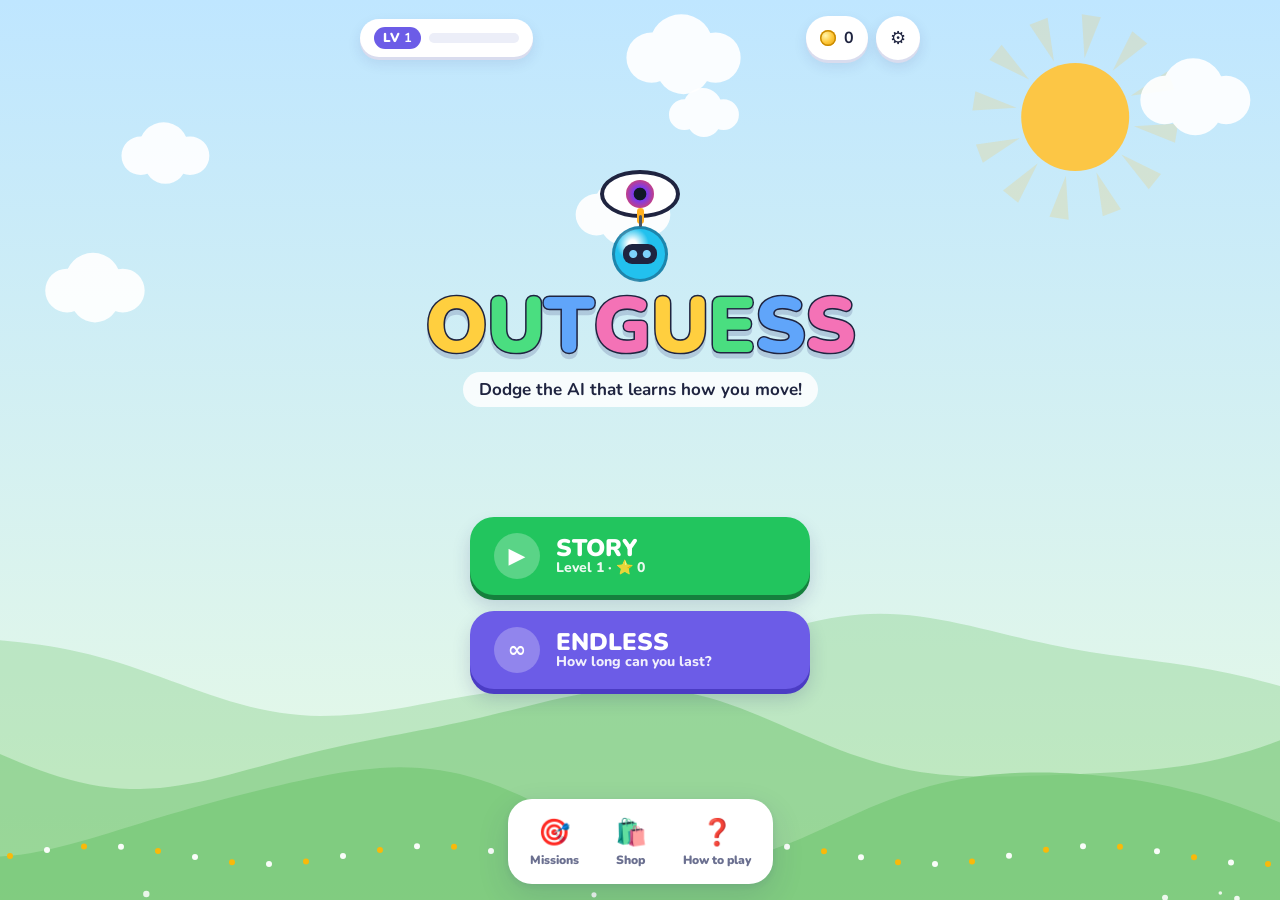
==== index.html @ 0cbd507f "OUTGUESS v0.3 web build Co-Authored-By: Claude Opus 5.5 <noreply@anthropic.com>" ====
<!doctype html>
<html lang="en">
  <head>
    <meta charset="UTF-8" />
    <meta name="viewport" content="width=device-width, initial-scale=1, maximum-scale=1, user-scalable=no, viewport-fit=cover" />
    <meta name="theme-color" content="#bfe6ff" />
    <title>OUTGUESS</title>
    <script type="module" crossorigin src="./assets/index-CUUnFfZd.js"></script>
    <link rel="stylesheet" crossorigin href="./assets/index-Dq4hs3DS.css">
  </head>
  <body>
    <canvas id="game"></canvas>

    <!-- IN-GAME HUD -->
    <div id="hud" class="hidden">
      <div class="hud-top">
        <div class="hearts" id="hud-hearts"></div>
        <div class="hud-stats">
          <span class="pill"><em>⏱️</em><b id="hud-time">0:00</b></span>
          <span class="pill"><em>💎</em><b id="hud-gems">0</b></span>
          <span class="pill"><em>🧠</em><b id="hud-fooled">0</b></span>
          <span class="pill score"><em>⭐</em><b id="hud-score">0</b></span>
        </div>
        <button id="hud-pause" class="round-btn" aria-label="Pause">❚❚</button>
      </div>
      <div class="goal hidden" id="hud-goal">
        <span id="hud-goal-text">💎 Gems</span>
        <span class="goal-bar"><i id="hud-goal-bar"></i></span>
        <b id="hud-goal-num">0/3</b>
      </div>
      <div class="combo hidden" id="hud-combo">COMBO ×2</div>
    </div>

    <!-- TUTORIAL COACH -->
    <div id="coach" class="hidden" role="status">
      <div class="coach-bot">🤖</div>
      <div>
        <span class="coach-step"></span>
        <p class="coach-text"></p>
      </div>
    </div>

    <!-- HOME -->
    <section id="home" class="screen">
      <header class="topbar">
        <div class="chip level-chip"><span class="lvl">LV <b id="m-level">1</b></span><span class="bar"><i id="m-level-bar"></i></span></div>
        <div class="row tight">
          <button class="chip" id="m-coins-btn"><i class="coin"></i><b id="m-coins">0</b></button>
          <button class="round-btn" id="open-settings" aria-label="Settings">⚙️</button>
        </div>
      </header>

      <div class="logo pop">
        <div class="mascot"><div class="eye-mini"></div><div class="pip"></div></div>
        <h1 class="title"><span>O</span><span>U</span><span>T</span><span>G</span><span>U</span><span>E</span><span>S</span><span>S</span></h1>
        <p class="tagline">Dodge the AI that learns how you move!</p>
      </div>

      <div class="home-buttons">
        <button id="play-story" class="btn big primary pop d1">
          <span class="btn-icon">▶</span>
          <span class="btn-text">STORY<small id="m-story-sub">Level 1</small></span>
        </button>
        <button id="play-endless" class="btn big secondary pop d2">
          <span class="btn-icon">∞</span>
          <span class="btn-text">ENDLESS<small id="m-endless-sub">Best 0</small></span>
        </button>
      </div>

      <nav class="bottom-nav pop d3">
        <button id="open-missions"><span>🎯</span>Missions<em id="m-missions-badge" class="badge hidden">!</em></button>
        <button id="open-shop"><span>🛍️</span>Shop</button>
        <button id="open-guide"><span>❓</span>How to play</button>
      </nav>
    </section>

    <!-- STORY MAP -->
    <section id="map" class="screen scroll">
      <header class="sub-header">
        <button class="round-btn back" aria-label="Back">←</button>
        <h2>Story</h2>
        <span class="chip"><em>⭐</em><b id="map-stars">0</b></span>
      </header>
      <div id="map-list" class="map-list"></div>
    </section>

    <!-- LEVEL INTRO -->
    <section id="intro" class="screen">
      <div class="card intro-card pop">
        <p class="kicker" id="i-chapter">Chapter 1 · Sunny Meadow</p>
        <div id="i-story" class="story hidden"></div>
        <h2 id="i-title">Level 1</h2>
        <canvas id="i-board" width="360" height="200"></canvas>
        <p class="shape-name" id="i-shape">Hexagon board</p>
        <div class="goal-box"><span id="i-goal-icon">💎</span><b id="i-goal">Collect 3 gems</b></div>
        <ul class="star-rules">
          <li><span>⭐</span>Finish the goal</li>
          <li><span>⭐⭐</span>Lose at most 1 life</li>
          <li><span>⭐⭐⭐</span>Don't get hit at all</li>
        </ul>
        <button id="i-play" class="btn primary wide">PLAY ▶</button>
        <button class="link back">Back to map</button>
      </div>
    </section>

    <!-- WIN -->
    <section id="win" class="screen">
      <div class="card result-card">
        <p class="kicker" id="w-level">Level 1</p>
        <h2 class="win-title">Level Complete!</h2>
        <div class="stars" id="w-stars"><span>★</span><span>★</span><span>★</span></div>
        <div class="proof" id="w-proof"></div>
        <p class="reward-line" id="w-coins"></p>
        <button id="w-next" class="btn primary wide">NEXT LEVEL ▶</button>
        <div class="row">
          <button id="w-replay" class="btn ghost">↻ Replay</button>
          <button id="w-map" class="btn ghost">🗺️ Map</button>
        </div>
      </div>
    </section>

    <!-- LOSE (story) -->
    <section id="lose" class="screen">
      <div class="card result-card">
        <p class="kicker" id="l-level">Level 1</p>
        <h2 class="lose-title">Out of lives!</h2>
        <p class="sub" id="l-progress">You collected 2 of 3 gems</p>
        <div class="proof" id="l-proof"></div>
        <p class="taunt" id="l-taunt"></p>
        <button id="l-revive" class="btn gold wide hidden">❤️ Extra life (watch ad)</button>
        <button id="l-retry" class="btn primary wide">TRY AGAIN ↻</button>
        <button id="l-map" class="btn ghost">🗺️ Map</button>
      </div>
    </section>

    <!-- GAME OVER (endless) -->
    <section id="over" class="screen scroll">
      <div class="card result-card">
        <h2 class="lose-title">Game Over</h2>
        <p class="sub" id="o-why">The AI hit you 3 times.</p>
        <div class="big-score"><span id="o-score">0</span><small>SCORE</small></div>
        <p class="best" id="o-best"></p>
        <div class="proof" id="o-proof"></div>
        <p class="taunt" id="o-taunt"></p>
        <div class="coins-box">
          <ul id="o-lines"></ul>
          <div class="total"><span>Coins earned</span><b><i class="coin"></i> <span id="o-total">0</span></b></div>
          <div class="level"><span class="lvl">LV <b id="o-level">1</b></span><span class="bar"><i id="o-level-bar"></i></span><span id="o-levelup" class="levelup hidden">LEVEL UP!</span></div>
        </div>
        <div class="row">
          <button id="revive" class="btn gold hidden">❤️ Extra life (ad)</button>
          <button id="double" class="btn gold hidden">✖2 Coins (ad)</button>
        </div>
        <button id="again" class="btn primary wide">PLAY AGAIN ↻</button>
        <div class="row">
          <button id="share" class="btn ghost">📤 Share</button>
          <button id="home-btn" class="btn ghost">🏠 Home</button>
        </div>
        <p class="toast hidden" id="toast"></p>
      </div>
    </section>

    <!-- PAUSE -->
    <section id="paused" class="screen">
      <div class="card small-card pop">
        <h2>Paused</h2>
        <button id="resume" class="btn primary wide">RESUME ▶</button>
        <button id="p-sound" class="btn ghost wide">🔊 Sound: On</button>
        <button id="quit" class="btn ghost wide">End game</button>
      </div>
    </section>

    <!-- SETTINGS -->
    <section id="settings" class="screen">
      <div class="card small-card pop">
        <h2>Settings</h2>
        <div class="set-row"><span>🔊 Sound effects</span><button class="switch" id="mute" role="switch"><i></i></button></div>
        <div class="set-row"><span>🎵 Music</span><button class="switch" id="music" role="switch"><i></i></button></div>
        <div class="set-row"><span>📳 Vibration</span><button class="switch" id="vibe" role="switch"><i></i></button></div>
        <div class="set-row"><span>🧠 AI memory</span><button id="wipe" class="btn ghost small">Reset</button></div>
        <button class="btn primary wide back">DONE</button>
      </div>
    </section>

    <!-- HOW TO PLAY -->
    <section id="guide" class="screen">
      <div class="card guide-card pop" id="g-card">
        <p class="kicker" id="g-kicker">How to play</p>
        <div class="art" id="g-art"></div>
        <h2 id="g-title"></h2>
        <p id="g-text"></p>
        <div class="dots" id="g-dots"></div>
        <div class="row">
          <button id="g-prev" class="btn ghost">◀</button>
          <button id="g-next" class="btn primary">NEXT</button>
        </div>
      </div>
    </section>

    <!-- MISSIONS -->
    <section id="missions" class="screen scroll">
      <header class="sub-header">
        <button class="round-btn back" aria-label="Back">←</button>
        <h2>Missions</h2>
        <span></span>
      </header>
      <p class="sub">Complete missions to earn bonus coins</p>
      <ul id="mission-list" class="list"></ul>
    </section>

    <!-- SHOP -->
    <section id="shop" class="screen scroll">
      <header class="sub-header">
        <button class="round-btn back" aria-label="Back">←</button>
        <h2>Shop</h2>
        <span class="chip"><i class="coin"></i><b id="s-coins">0</b></span>
      </header>
      <div class="tabs" id="shop-tabs">
        <button data-tab="carpets">Boards</button>
        <button data-tab="skins">Robots</button>
        <button data-tab="worlds">Worlds</button>
      </div>
      <p class="sub" id="shop-hint"></p>
      <div id="shop-grid" class="shop-grid"></div>
    </section>

    <!-- DAILY REWARD -->
    <section id="daily" class="screen">
      <div class="card small-card pop">
        <p class="kicker">Daily reward</p>
        <h2>Day <span id="d-day">1</span> 🎁</h2>
        <div id="d-strip" class="strip"></div>
        <p class="sub">Come back every day. Day 7 pays the most!</p>
        <button id="d-claim" class="btn gold wide">CLAIM <i class="coin"></i> <span id="d-amt">10</span></button>
      </div>
    </section>

    <div id="flyer" class="flyer hidden"></div>

  </body>
</html>
---- assets/index-Dq4hs3DS.css ----
@font-face{font-family:Nunito;font-style:normal;font-display:swap;font-weight:700;src:url(./nunito-latin-700-normal-Dort48En.woff2) format("woff2"),url(./nunito-latin-700-normal-OcDqTBcA.woff) format("woff")}@font-face{font-family:Nunito;font-style:normal;font-display:swap;font-weight:800;src:url(./nunito-latin-800-normal-Dz8SOQK_.woff2) format("woff2"),url(./nunito-latin-800-normal-D-J0wlBY.woff) format("woff")}@font-face{font-family:Nunito;font-style:normal;font-display:swap;font-weight:900;src:url(./nunito-latin-900-normal-BVB1fGs6.woff2) format("woff2"),url(./nunito-latin-900-normal-CVn49sIn.woff) format("woff")}:root{--accent: 46, 170, 90;--accent2: 255, 183, 3;--top: #bfe6ff;--bottom: #eafbe4;--ink: #1f2440;--muted: #6b7090;--card: #ffffff;--line: #e7e9f5;--primary: #6c5ce7;--primary-dark: #4b3cc4;--green: #22c55e;--green-dark: #15803d;--gold: #ffb020;--gold-dark: #d98a00;--red: #ef4444;--font: "Nunito", system-ui, -apple-system, sans-serif;--ease: cubic-bezier(.2, .9, .3, 1.3);--shadow: 0 12px 32px rgba(40, 40, 110, .14), 0 2px 6px rgba(40, 40, 110, .08)}*{box-sizing:border-box;-webkit-tap-highlight-color:transparent}html,body{margin:0;height:100%;overflow:hidden;background:var(--top);color:var(--ink);font-family:var(--font);font-weight:700;user-select:none;-webkit-user-select:none;touch-action:none;overscroll-behavior:none}canvas#game{display:block;position:fixed;inset:0}.hidden{display:none!important}h1,h2,h3{margin:0;font-weight:900;letter-spacing:-.01em}h2{font-size:30px}.kicker{margin:0;color:var(--muted);font-size:13px;font-weight:800;text-transform:uppercase;letter-spacing:.08em}.sub{margin:0;color:var(--muted);font-size:15px}.row{display:flex;gap:10px;justify-content:center;flex-wrap:wrap}.row.tight{gap:8px}.screen{position:fixed;inset:0;display:flex;flex-direction:column;align-items:center;justify-content:center;gap:14px;padding:max(16px,env(safe-area-inset-top)) 16px max(16px,env(safe-area-inset-bottom));text-align:center;background:#ffffff59;backdrop-filter:blur(3px);animation:fade-in .25s ease-out}.screen>*{flex-shrink:0}.screen.scroll{justify-content:flex-start;overflow-y:auto;touch-action:pan-y}#home{background:none;backdrop-filter:none;justify-content:space-between}.card{width:min(420px,100%);background:var(--card);border-radius:28px;padding:22px 20px;box-shadow:var(--shadow);display:flex;flex-direction:column;align-items:center;gap:12px}.small-card{width:min(360px,100%)}button{font-family:var(--font);font-weight:900;cursor:pointer;border:0;color:var(--ink);background:none;transition:transform .12s var(--ease),filter .15s}button:active{transform:scale(.95)}.btn{--c: var(--primary);--d: var(--primary-dark);padding:14px 22px;border-radius:18px;font-size:17px;color:#fff;background:var(--c);box-shadow:0 5px 0 var(--d),0 10px 18px #28286e2e;position:relative;overflow:hidden}.btn:active{transform:translateY(4px);box-shadow:0 1px 0 var(--d),0 4px 8px #28286e2e}.btn.primary{--c: var(--green);--d: var(--green-dark)}.btn.secondary{--c: var(--primary);--d: var(--primary-dark)}.btn.gold{--c: var(--gold);--d: var(--gold-dark);color:#3b2400}.btn.ghost{--c: #f1f3fb;--d: #d9dcee;color:var(--ink);box-shadow:0 4px 0 var(--d)}.btn.small{padding:8px 14px;font-size:14px}.btn.wide{width:100%}.btn.big{display:flex;align-items:center;gap:16px;width:min(340px,86vw);padding:16px 24px;font-size:24px;border-radius:24px;text-align:left}.btn-icon{width:46px;height:46px;border-radius:50%;display:grid;place-items:center;background:#ffffff40;font-size:22px}.btn-text{display:flex;flex-direction:column;line-height:1.05}.btn-text small{font-size:14px;font-weight:800;opacity:.9}.btn.big:after,.btn.primary:after{content:"";position:absolute;inset:0;background:linear-gradient(110deg,transparent 35%,rgba(255,255,255,.45) 50%,transparent 65%);transform:translate(-120%);animation:shine 3.2s ease-in-out infinite;pointer-events:none}#play-story{animation:pop-in .5s var(--ease) .08s both,wiggle 3s ease-in-out 1.5s infinite}.round-btn{width:44px;height:44px;border-radius:50%;background:#fff;box-shadow:0 3px #d9dcee,0 6px 14px #28286e1f;font-size:18px;display:grid;place-items:center}.link{color:var(--muted);font-size:15px;text-decoration:underline;padding:4px}.chip{display:flex;align-items:center;gap:8px;padding:8px 14px;border-radius:999px;background:#fff;box-shadow:0 3px #d9dcee,0 6px 14px #28286e1a;font-size:16px;font-weight:900}.chip em{font-style:normal}.coin{display:inline-block;width:1em;height:1em;border-radius:50%;vertical-align:-.14em;background:radial-gradient(circle at 35% 35%,#fff6b0,#ffc93c 45%,#e09a00);box-shadow:inset 0 0 0 .09em #c98a00;animation:coin-spin 3s ease-in-out infinite}.topbar{width:100%;max-width:560px;display:flex;justify-content:space-between;align-items:center;animation:pop-in .4s var(--ease) both}.lvl{background:var(--primary);color:#fff;border-radius:999px;padding:2px 9px;font-size:13px}.bar{display:inline-block;width:90px;height:10px;border-radius:99px;background:#eceef8;overflow:hidden}.bar i{display:block;height:100%;width:0;border-radius:99px;background:linear-gradient(90deg,#7c6cf0,#22c1ee);transition:width 1.1s var(--ease)}.logo{display:flex;flex-direction:column;align-items:center;gap:6px}.title{font-size:clamp(46px,13vw,78px);line-height:1;display:flex;filter:drop-shadow(0 5px 0 rgba(40,40,110,.18))}.title span{display:inline-block;color:#ffcf3f;-webkit-text-stroke:3px var(--ink);paint-order:stroke fill;animation:bounce-letter 2.4s ease-in-out infinite}.title span:nth-child(2){color:#4ade80;animation-delay:.08s}.title span:nth-child(3){color:#60a5fa;animation-delay:.16s}.title span:nth-child(4){color:#f472b6;animation-delay:.24s}.title span:nth-child(5){color:#ffcf3f;animation-delay:.32s}.title span:nth-child(6){color:#4ade80;animation-delay:.4s}.title span:nth-child(7){color:#60a5fa;animation-delay:.48s}.title span:nth-child(8){color:#f472b6;animation-delay:.56s}.tagline{margin:0;font-size:17px;color:var(--ink);background:#ffffffd9;border-radius:999px;padding:6px 16px}.mascot{position:relative;width:150px;height:112px}.eye-mini{position:absolute;left:50%;top:0;width:80px;height:48px;margin-left:-40px;background:#fff;border:4px solid var(--ink);border-radius:50%;overflow:hidden;animation:blink 4s infinite}.eye-mini:after{content:"";position:absolute;top:50%;left:50%;width:28px;height:28px;margin:-14px 0 0 -14px;border-radius:50%;background:radial-gradient(circle at 50% 50%,#111827 30%,#7c3aed 34%,#ef4444 95%);animation:look 3s ease-in-out infinite}.pip{position:absolute;left:50%;bottom:0;width:56px;height:56px;margin-left:-28px;border-radius:50%;background:radial-gradient(circle at 35% 30%,#fff 8%,#22c1ee 34%);border:3px solid rgba(20,20,50,.35);animation:hop 1.2s ease-in-out infinite}.pip:before{content:"";position:absolute;left:8px;right:8px;top:15px;height:20px;border-radius:9px;background:radial-gradient(circle at 30% 50%,#7dd3fc 3.5px,transparent 4.5px),radial-gradient(circle at 70% 50%,#7dd3fc 3.5px,transparent 4.5px),#1f2440}.pip:after{content:"";position:absolute;left:50%;top:-14px;width:3px;height:12px;margin-left:-1.5px;background:#4b5563;box-shadow:0 -5px 0 2px #ffb020;border-radius:2px}.home-buttons{display:flex;flex-direction:column;gap:16px;align-items:center}.bottom-nav{display:flex;gap:8px;background:#fff;border-radius:24px;padding:8px;box-shadow:var(--shadow)}.bottom-nav button{position:relative;display:flex;flex-direction:column;align-items:center;gap:2px;padding:8px 14px;border-radius:16px;font-size:12px;color:var(--muted)}.bottom-nav button span{font-size:26px}.bottom-nav button:hover{background:#f3f4fb}.badge{position:absolute;top:2px;right:8px;width:20px;height:20px;border-radius:50%;background:var(--red);color:#fff;font-style:normal;font-size:12px;line-height:20px;animation:pulse 1.2s infinite}.sub-header{width:min(560px,100%);display:grid;grid-template-columns:44px 1fr auto;align-items:center;gap:10px;padding:4px 0}.sub-header h2{font-size:26px}.map-list{width:min(460px,100%);display:flex;flex-direction:column;gap:18px;padding-bottom:30px}.chapter{border-radius:26px;padding:16px 12px 18px;box-shadow:var(--shadow);background:#fff;animation:pop-in .45s var(--ease) both}.chapter h3{font-size:20px}.chapter .ch-sub{color:var(--muted);font-size:13px;margin:2px 0 12px}.chapter.locked{opacity:.55}.path{display:grid;grid-template-columns:repeat(5,1fr);gap:14px 6px}.node{display:flex;flex-direction:column;align-items:center;gap:3px}.node button{width:54px;height:54px;border-radius:50%;font-size:20px;color:#fff;background:rgb(var(--c));box-shadow:0 4px #0003,0 8px 14px #28286e26}.node.boss button{font-size:24px}.node.locked button{background:#d5d8e8;color:#9097b8}.node.current button{animation:pulse-ring 1.4s infinite}.node .st{font-size:12px;letter-spacing:1px;color:#d5d8e8;height:14px}.node .st b{color:#ffb020}#i-board{width:100%;max-width:340px;height:auto;border-radius:18px}.story{background:#f5f3ff;border-radius:18px;padding:12px 14px;font-size:15px;line-height:1.45;text-align:left;color:#3f3a78}.story p{margin:0 0 6px;opacity:0;animation:slide-in .4s var(--ease) forwards}.shape-name{margin:-4px 0 0;color:var(--muted);font-size:13px}.goal-box{display:flex;gap:10px;align-items:center;font-size:20px;background:#fff7e0;border-radius:16px;padding:10px 16px}.star-rules{list-style:none;margin:0;padding:0;font-size:13px;color:var(--muted);display:flex;flex-direction:column;gap:2px}.star-rules span{display:inline-block;width:56px;text-align:right;margin-right:8px}.result-card{animation:pop-in .5s var(--ease) both}.win-title{color:var(--green-dark);font-size:34px;animation:tada .9s var(--ease) both}.lose-title{color:var(--red);font-size:32px;animation:shake-x .5s both}.stars{display:flex;gap:8px;align-items:flex-end;font-size:58px;line-height:1}.stars span{color:#e3e5f1;transform:scale(0)}.stars span.on{color:#ffb020;text-shadow:0 4px 0 #d98a00;animation:star-pop .5s var(--ease) forwards}.stars span.off{animation:star-pop .3s var(--ease) forwards}.stars span:nth-child(2){font-size:74px}.big-score{display:flex;flex-direction:column;line-height:1}.big-score span{font-size:64px;font-weight:900;color:var(--primary)}.big-score small{color:var(--muted);font-size:13px;letter-spacing:.2em}.best{margin:0;font-weight:900;color:var(--gold-dark)}.best.new{color:#fff;background:linear-gradient(90deg,#ff5d8f,#ffb020);border-radius:999px;padding:4px 14px;animation:tada .8s var(--ease) both}.proof{width:100%;background:#f7f8fd;border-radius:18px;padding:10px 14px;font-size:15px}.proof .pl{display:grid;grid-template-columns:24px 1fr auto auto auto;gap:8px;align-items:center;padding:5px 0;border-bottom:1px dashed var(--line);opacity:0;animation:slide-in .35s var(--ease) forwards;text-align:left}.proof .pl .n{font-weight:900}.proof .pl .r{color:var(--muted);font-size:13px}.proof .pl .p{min-width:48px;text-align:right;font-weight:900;color:var(--primary)}.proof .ptotal{display:flex;justify-content:space-between;padding-top:8px;font-size:18px;font-weight:900}.proof .ptotal b{color:var(--primary)}.proof .ai{margin-top:6px;font-size:12px;color:var(--muted);text-align:left;line-height:1.5}.taunt{margin:0;color:var(--muted);font-style:italic;font-size:14px}.reward-line{margin:0;font-weight:900;color:var(--gold-dark)}.coins-box{width:100%;border:2px solid var(--line);border-radius:18px;padding:10px 14px}.coins-box ul{list-style:none;margin:0;padding:0;font-size:14px;text-align:left}.coins-box li{display:flex;justify-content:space-between;padding:3px 0;opacity:0;animation:slide-in .35s var(--ease) forwards}.coins-box li b{color:var(--gold-dark)}.coins-box .total{display:flex;justify-content:space-between;margin:6px 0 8px;font-weight:900}.coins-box .total b{color:var(--gold-dark);font-size:18px}.coins-box .level{display:flex;gap:8px;align-items:center;justify-content:center}.coins-box .bar{width:150px}.levelup{color:var(--green);font-weight:900;animation:tada .8s var(--ease) both}.toast{margin:0;color:var(--primary)}.set-row{width:100%;display:flex;justify-content:space-between;align-items:center;font-size:17px}.switch{width:56px;height:32px;border-radius:99px;background:#d9dcee;padding:3px;display:flex}.switch i{width:26px;height:26px;border-radius:50%;background:#fff;box-shadow:0 2px 4px #0003;transition:transform .25s var(--ease)}.switch.on{background:var(--green)}.switch.on i{transform:translate(24px)}#g-text{margin:0;font-size:17px;line-height:1.45}.art svg{width:220px;height:130px;display:block}.dots{display:flex;gap:6px}.dots i{width:9px;height:9px;border-radius:99px;background:#d9dcee;transition:all .3s var(--ease)}.dots i.on{width:26px;background:var(--primary)}.list{list-style:none;margin:0;padding:0;width:min(460px,100%);display:flex;flex-direction:column;gap:12px}.list li{background:#fff;border-radius:20px;padding:14px 16px;box-shadow:var(--shadow);text-align:left;animation:pop-in .4s var(--ease) both}.mtop{display:flex;justify-content:space-between;gap:10px;font-size:16px}.mtop b{color:var(--gold-dark);white-space:nowrap}.list .bar{display:block;width:100%;margin-top:10px}.mprog{margin-top:4px;font-size:13px;color:var(--muted)}.tabs{display:flex;gap:6px;background:#fff;padding:6px;border-radius:18px;box-shadow:var(--shadow);width:min(460px,100%)}.tabs button{flex:1;padding:10px;border-radius:14px;font-size:15px;color:var(--muted)}.tabs button.on{background:var(--primary);color:#fff}.shop-grid{width:min(460px,100%);display:grid;grid-template-columns:repeat(2,1fr);gap:12px;padding-bottom:24px}.item{display:flex;flex-direction:column;align-items:center;gap:4px;padding:10px 10px 14px;border-radius:22px;background:#fff;box-shadow:var(--shadow);border:3px solid transparent;animation:pop-in .4s var(--ease) both}.item.selected{border-color:var(--green)}.item .preview{width:100%;height:88px;border-radius:16px;display:grid;place-items:center;overflow:hidden}.item .name{font-size:16px}.item .desc{font-size:12px;color:var(--muted);font-weight:700}.item .state{margin-top:4px;font-size:13px;padding:5px 12px;border-radius:99px;background:#f1f3fb}.item .state.use{background:var(--primary);color:#fff}.item .state.inuse{background:#dcfce7;color:var(--green-dark)}.item .state.price{background:#fff4d6;color:var(--gold-dark)}.item .state.lock{background:#eceef8;color:var(--muted)}.orb{width:50px;height:50px;border-radius:50%;background:radial-gradient(circle at 35% 30%,#fff 8%,currentColor 34%);border:3px solid rgba(20,20,50,.3)}.orb.rainbow{background:conic-gradient(#ff5e5e,#ffd84a,#9dff5e,#5ef2ff,#ff5ef2,#ff5e5e);animation:spin 3s linear infinite}.strip{display:grid;grid-template-columns:repeat(7,1fr);gap:5px;width:100%}.strip div{border-radius:12px;background:#f3f4fb;padding:6px 0;font-size:10px;color:var(--muted);display:flex;flex-direction:column;align-items:center;gap:3px}.strip div b{color:var(--gold-dark);font-size:13px}.strip .done{background:#dcfce7}.strip .today{background:#fff4d6;outline:3px solid var(--gold);animation:pulse 1.2s infinite}#hud{position:fixed;inset:0 0 auto;padding:max(10px,env(safe-area-inset-top)) 12px 0;pointer-events:none;z-index:3}.hud-top{display:flex;justify-content:space-between;align-items:center;gap:8px}.hud-top button{pointer-events:auto}.hearts{display:flex;gap:2px;font-size:24px;min-width:80px}.hearts span{display:inline-block;filter:drop-shadow(0 2px 0 rgba(0,0,0,.15))}.hearts span.empty{filter:grayscale(1) opacity(.35)}.hearts span.break{animation:heart-break .7s ease-in forwards}.hud-stats{display:flex;gap:6px;flex-wrap:wrap;justify-content:center}.pill{display:flex;align-items:center;gap:4px;background:#fffffff0;border-radius:999px;padding:4px 10px;font-size:15px;box-shadow:0 3px 8px #28286e1f}.pill em{font-style:normal;font-size:14px}.pill.score{background:var(--primary);color:#fff}.pill.bump{animation:bump .35s var(--ease)}.goal{margin:8px auto 0;width:min(300px,80vw);display:flex;gap:8px;align-items:center;background:#fffffff0;border-radius:999px;padding:5px 12px;font-size:13px;box-shadow:0 3px 8px #28286e1f}.goal-bar{flex:1;height:10px;background:#eceef8;border-radius:99px;overflow:hidden}.goal-bar i{display:block;height:100%;width:0;background:linear-gradient(90deg,#22c55e,#86efac);border-radius:99px;transition:width .3s var(--ease)}.combo{margin:6px auto 0;width:max-content;background:linear-gradient(90deg,#22c55e,#16a34a);color:#fff;border-radius:999px;padding:3px 12px;font-size:14px;animation:bump .4s var(--ease)}#coach{position:fixed;left:50%;bottom:max(26px,env(safe-area-inset-bottom));transform:translate(-50%);width:min(460px,calc(100% - 28px));display:flex;gap:12px;align-items:center;background:#fff;border-radius:22px;padding:12px 16px;box-shadow:var(--shadow);border:3px solid var(--gold);pointer-events:none;z-index:4;text-align:left}.coach-bot{font-size:34px;animation:hop 1.2s ease-in-out infinite}.coach-step{font-size:11px;font-weight:900;color:var(--gold-dark);text-transform:uppercase;letter-spacing:.1em}.coach-step:not(:empty):before{content:"Step "}.coach-step:empty{display:none}#coach p{margin:0;font-size:16px;line-height:1.35;white-space:pre-line}.coach-in{animation:coach-in .45s var(--ease)}.flyer{position:fixed;z-index:20;pointer-events:none;font-weight:900;font-size:26px;color:var(--gold-dark);text-shadow:0 2px 0 #fff}.pop{animation:pop-in .5s var(--ease) both}.d1{animation-delay:.08s}.d2{animation-delay:.16s}.d3{animation-delay:.24s}@keyframes fade-in{0%{opacity:0}}@keyframes pop-in{0%{opacity:0;transform:translateY(18px) scale(.9)}}@keyframes slide-in{0%{opacity:0;transform:translate(-14px)}to{opacity:1;transform:none}}@keyframes coach-in{0%{opacity:0;transform:translate(-50%,24px) scale(.95)}to{opacity:1;transform:translate(-50%)}}@keyframes bounce-letter{0%,60%,to{transform:translateY(0)}30%{transform:translateY(-8px)}}@keyframes wiggle{0%,90%,to{transform:rotate(0)}92%{transform:rotate(-3deg)}94%{transform:rotate(3deg)}96%{transform:rotate(-2deg)}}@keyframes shine{0%,60%{transform:translate(-120%)}to{transform:translate(120%)}}@keyframes hop{0%,to{transform:translateY(0)}50%{transform:translateY(-10px)}}@keyframes blink{0%,94%,to{transform:scaleY(1)}97%{transform:scaleY(.1)}}@keyframes look{0%,to{transform:translate(-12px)}50%{transform:translate(12px)}}@keyframes pulse{0%,to{transform:scale(1)}50%{transform:scale(1.08)}}@keyframes pulse-ring{0%{box-shadow:0 4px #0003,0 0 rgba(var(--c),.6)}to{box-shadow:0 4px #0003,0 0 0 16px rgba(var(--c),0)}}@keyframes star-pop{0%{transform:scale(.2) rotate(-30deg)}70%{transform:scale(1.25) rotate(8deg)}to{transform:scale(1) rotate(0)}}@keyframes tada{0%{transform:scale(.5);opacity:0}50%{transform:scale(1.15) rotate(-3deg);opacity:1}70%{transform:scale(.95) rotate(2deg)}to{transform:scale(1)}}@keyframes shake-x{0%,to{transform:translate(0)}20%,60%{transform:translate(-8px)}40%,80%{transform:translate(8px)}}@keyframes bump{0%{transform:scale(1)}40%{transform:scale(1.25)}to{transform:scale(1)}}@keyframes heart-break{0%{transform:scale(1)}30%{transform:scale(1.5) rotate(-10deg)}to{transform:translateY(30px) rotate(40deg) scale(.6);opacity:.35;filter:grayscale(1)}}@keyframes coin-spin{0%,80%,to{transform:scaleX(1)}90%{transform:scaleX(.2)}}@keyframes spin{to{transform:rotate(360deg)}}@media(max-height:700px){.mascot{transform:scale(.8);margin:-10px 0}.btn.big{padding:12px 20px;font-size:20px}.stars{font-size:46px}.big-score span{font-size:50px}}@media(max-width:380px){.pill{padding:3px 7px;font-size:13px}.hearts{font-size:20px;min-width:64px}}@media(prefers-reduced-motion:reduce){*,*:before,*:after{animation-duration:.01ms!important;animation-iteration-count:1!important}}
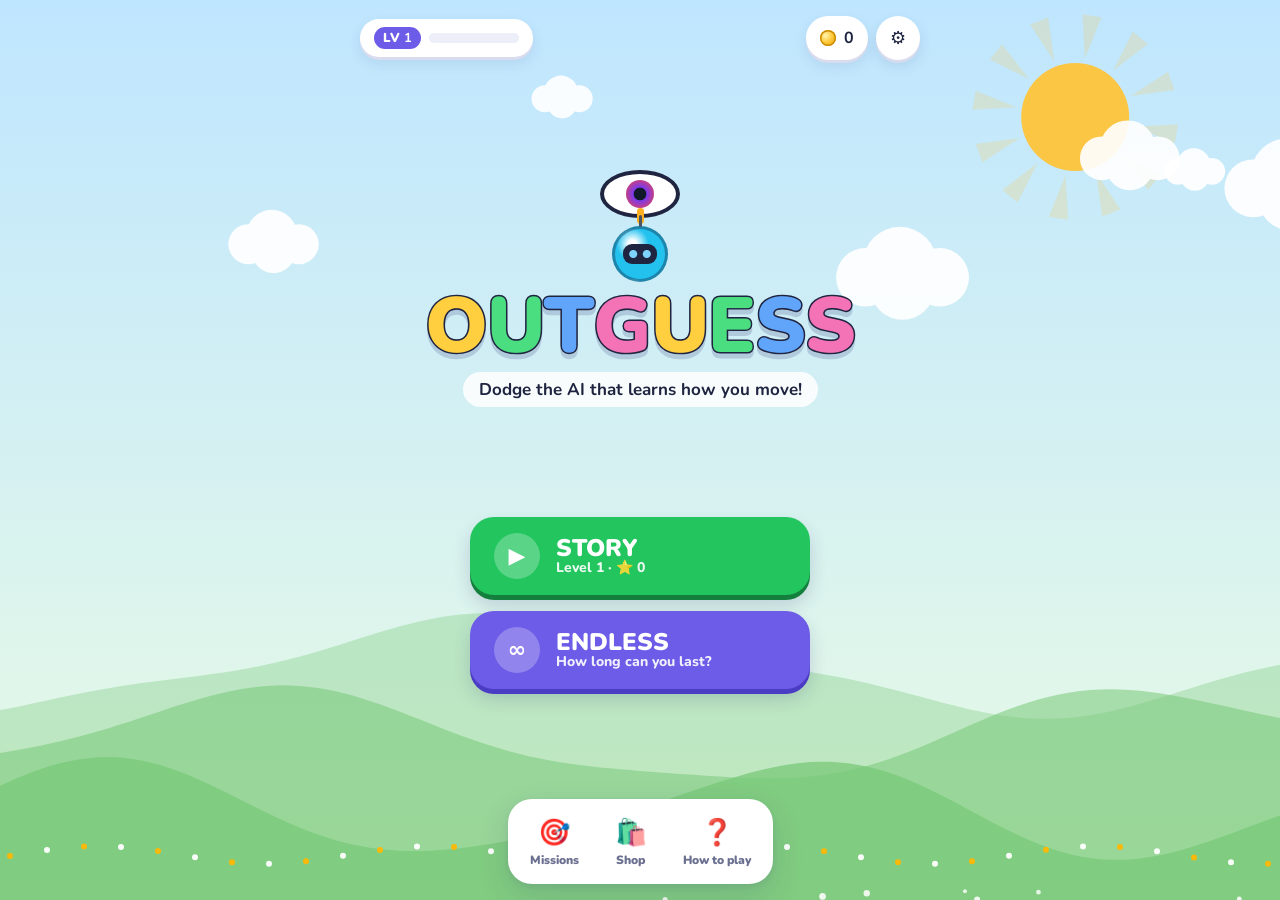
==== commit 6f2bdc5f: "Update build: clearer game-over message Co-Authored-By: Claude Opus 5.5 <noreply@anthropic.com>" ====
--- a/index.html
+++ b/index.html
@@ -5,7 +5,7 @@
     <meta name="viewport" content="width=device-width, initial-scale=1, maximum-scale=1, user-scalable=no, viewport-fit=cover" />
     <meta name="theme-color" content="#bfe6ff" />
     <title>OUTGUESS</title>
-    <script type="module" crossorigin src="./assets/index-CUUnFfZd.js"></script>
+    <script type="module" crossorigin src="./assets/index-Cm3XJEPU.js"></script>
     <link rel="stylesheet" crossorigin href="./assets/index-Dq4hs3DS.css">
   </head>
   <body>
@@ -137,7 +137,7 @@
     <section id="over" class="screen scroll">
       <div class="card result-card">
         <h2 class="lose-title">Game Over</h2>
-        <p class="sub" id="o-why">The AI hit you 3 times.</p>
+        <p class="sub" id="o-why">The AI caught you — out of lives!</p>
         <div class="big-score"><span id="o-score">0</span><small>SCORE</small></div>
         <p class="best" id="o-best"></p>
         <div class="proof" id="o-proof"></div>
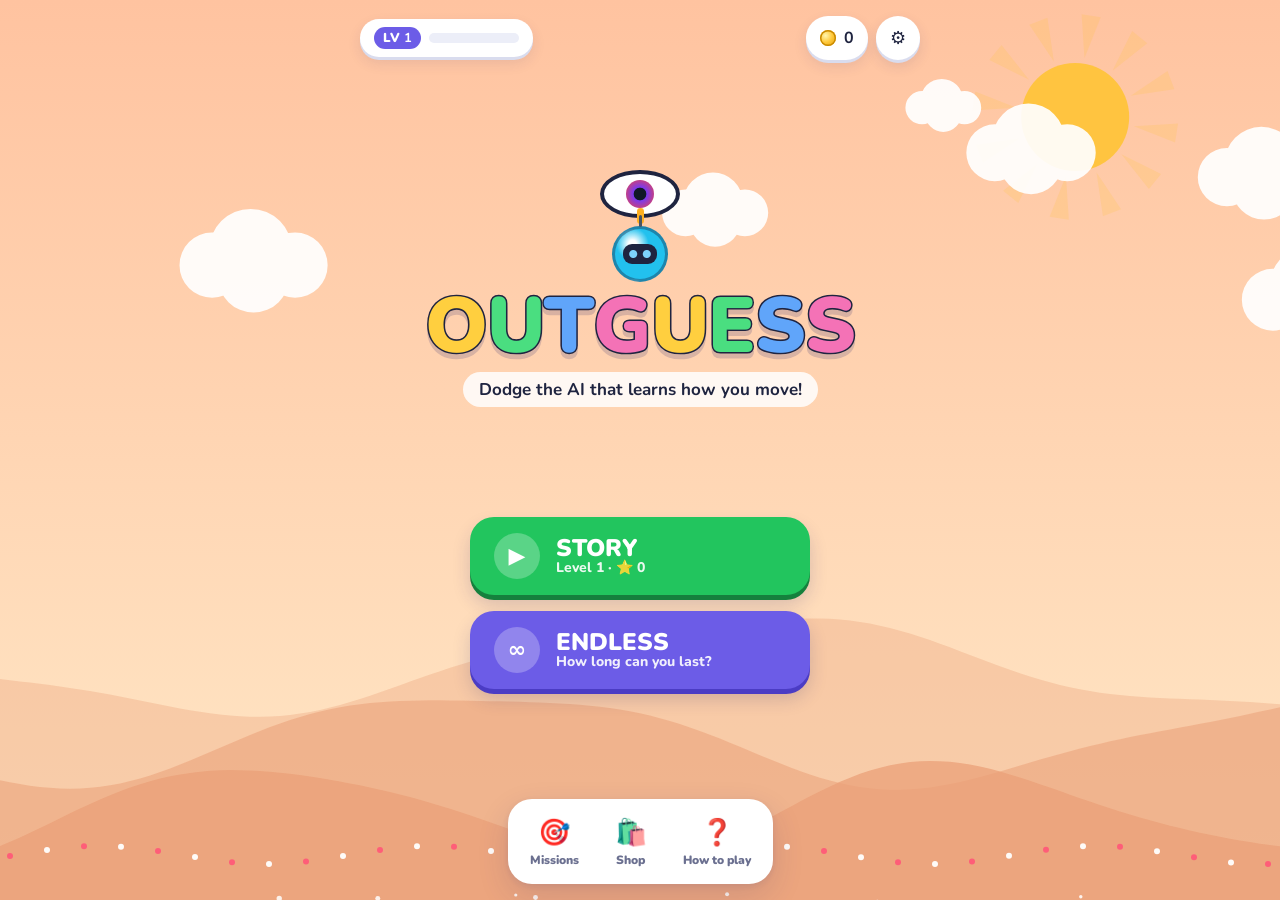
==== commit c7a1b8bd: "Add link preview image and page description Co-Authored-By: Claude Opus 5.5 <noreply@anthropic.com>" ====
--- a/index.html
+++ b/index.html
@@ -4,7 +4,16 @@
     <meta charset="UTF-8" />
     <meta name="viewport" content="width=device-width, initial-scale=1, maximum-scale=1, user-scalable=no, viewport-fit=cover" />
     <meta name="theme-color" content="#bfe6ff" />
-    <title>OUTGUESS</title>
+    <title>OUTGUESS: Can you fool the AI?</title>
+    <meta name="description" content="A free browser game: an AI learns how you move and shoots where it thinks you'll go. Surprise it, dodge its lasers, collect gems." />
+    <meta property="og:title" content="OUTGUESS: Can you fool the AI?" />
+    <meta property="og:description" content="An AI learns how you move and shoots where it thinks you'll go. 50 levels, free in your browser, no login." />
+    <meta property="og:image" content="https://bhupendra05.github.io/outguess/og.png" />
+    <meta property="og:image:width" content="1200" />
+    <meta property="og:image:height" content="627" />
+    <meta property="og:url" content="https://bhupendra05.github.io/outguess/" />
+    <meta property="og:type" content="website" />
+    <meta name="twitter:card" content="summary_large_image" />
     <script type="module" crossorigin src="./assets/index-Cm3XJEPU.js"></script>
     <link rel="stylesheet" crossorigin href="./assets/index-Dq4hs3DS.css">
   </head>
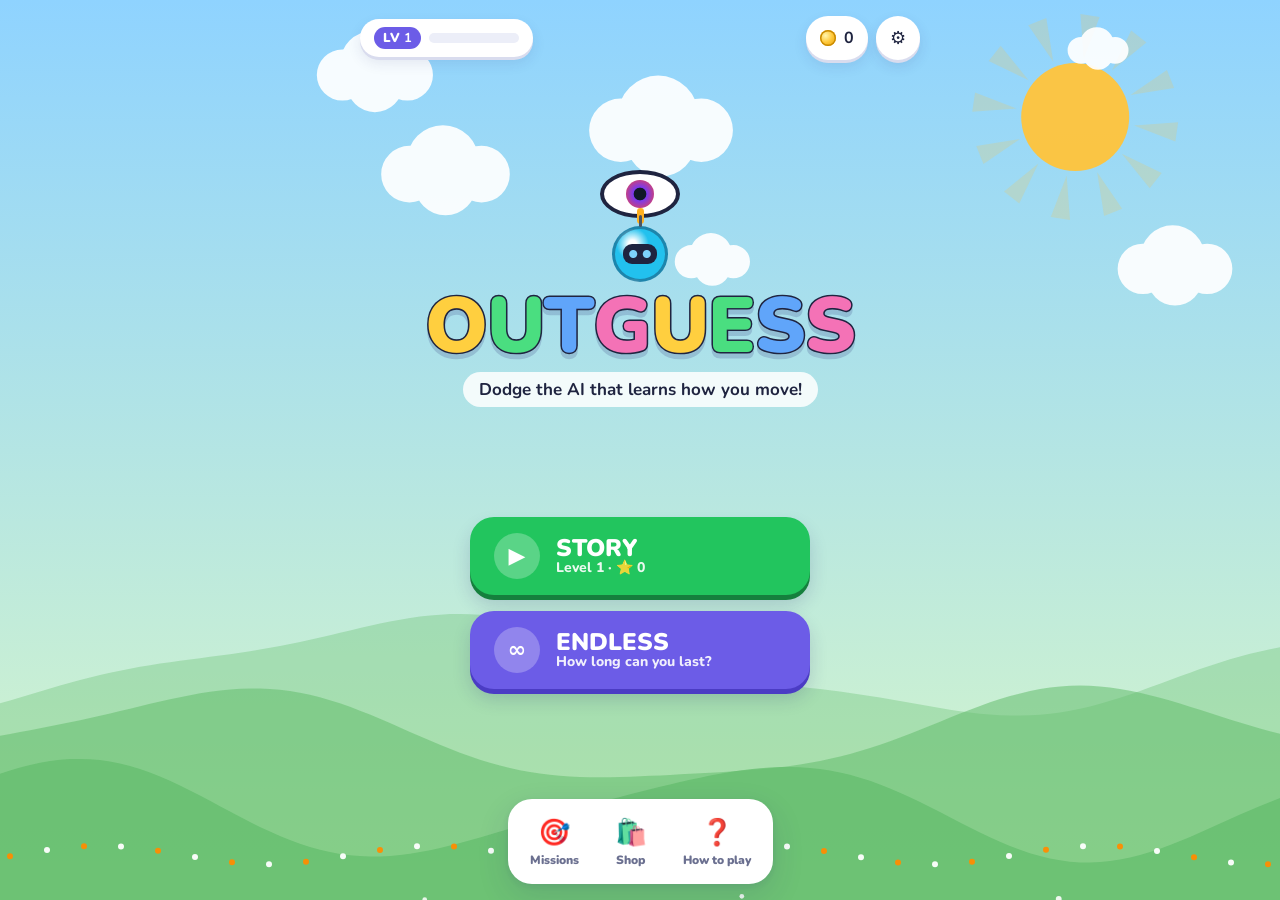
==== commit 7d24abf2: "Fix top-bar overlap on narrow phones Co-Authored-By: Claude Opus 5.5 <noreply@anthropic.com>" ====
--- a/index.html
+++ b/index.html
@@ -14,8 +14,8 @@
     <meta property="og:url" content="https://bhupendra05.github.io/outguess/" />
     <meta property="og:type" content="website" />
     <meta name="twitter:card" content="summary_large_image" />
-    <script type="module" crossorigin src="./assets/index-Cm3XJEPU.js"></script>
-    <link rel="stylesheet" crossorigin href="./assets/index-Dq4hs3DS.css">
+    <script type="module" crossorigin src="./assets/index-nEsG9c9B.js"></script>
+    <link rel="stylesheet" crossorigin href="./assets/index-DUHYi4Go.css">
   </head>
   <body>
     <canvas id="game"></canvas>
--- a/assets/index-DUHYi4Go.css
+++ b/assets/index-DUHYi4Go.css
@@ -0,0 +1 @@
+@font-face{font-family:Nunito;font-style:normal;font-display:swap;font-weight:700;src:url(./nunito-latin-700-normal-Dort48En.woff2) format("woff2"),url(./nunito-latin-700-normal-OcDqTBcA.woff) format("woff")}@font-face{font-family:Nunito;font-style:normal;font-display:swap;font-weight:800;src:url(./nunito-latin-800-normal-Dz8SOQK_.woff2) format("woff2"),url(./nunito-latin-800-normal-D-J0wlBY.woff) format("woff")}@font-face{font-family:Nunito;font-style:normal;font-display:swap;font-weight:900;src:url(./nunito-latin-900-normal-BVB1fGs6.woff2) format("woff2"),url(./nunito-latin-900-normal-CVn49sIn.woff) format("woff")}:root{--accent: 46, 170, 90;--accent2: 255, 183, 3;--top: #bfe6ff;--bottom: #eafbe4;--ink: #1f2440;--muted: #6b7090;--card: #ffffff;--line: #e7e9f5;--primary: #6c5ce7;--primary-dark: #4b3cc4;--green: #22c55e;--green-dark: #15803d;--gold: #ffb020;--gold-dark: #d98a00;--red: #ef4444;--font: "Nunito", system-ui, -apple-system, sans-serif;--ease: cubic-bezier(.2, .9, .3, 1.3);--shadow: 0 12px 32px rgba(40, 40, 110, .14), 0 2px 6px rgba(40, 40, 110, .08)}*{box-sizing:border-box;-webkit-tap-highlight-color:transparent}html,body{margin:0;height:100%;overflow:hidden;background:var(--top);color:var(--ink);font-family:var(--font);font-weight:700;user-select:none;-webkit-user-select:none;touch-action:none;overscroll-behavior:none}canvas#game{display:block;position:fixed;inset:0}.hidden{display:none!important}h1,h2,h3{margin:0;font-weight:900;letter-spacing:-.01em}h2{font-size:30px}.kicker{margin:0;color:var(--muted);font-size:13px;font-weight:800;text-transform:uppercase;letter-spacing:.08em}.sub{margin:0;color:var(--muted);font-size:15px}.row{display:flex;gap:10px;justify-content:center;flex-wrap:wrap}.row.tight{gap:8px}.screen{position:fixed;inset:0;display:flex;flex-direction:column;align-items:center;justify-content:center;gap:14px;padding:max(16px,env(safe-area-inset-top)) 16px max(16px,env(safe-area-inset-bottom));text-align:center;background:#ffffff59;backdrop-filter:blur(3px);animation:fade-in .25s ease-out}.screen>*{flex-shrink:0}.screen.scroll{justify-content:flex-start;overflow-y:auto;touch-action:pan-y}#home{background:none;backdrop-filter:none;justify-content:space-between}.card{width:min(420px,100%);background:var(--card);border-radius:28px;padding:22px 20px;box-shadow:var(--shadow);display:flex;flex-direction:column;align-items:center;gap:12px}.small-card{width:min(360px,100%)}button{font-family:var(--font);font-weight:900;cursor:pointer;border:0;color:var(--ink);background:none;transition:transform .12s var(--ease),filter .15s}button:active{transform:scale(.95)}.btn{--c: var(--primary);--d: var(--primary-dark);padding:14px 22px;border-radius:18px;font-size:17px;color:#fff;background:var(--c);box-shadow:0 5px 0 var(--d),0 10px 18px #28286e2e;position:relative;overflow:hidden}.btn:active{transform:translateY(4px);box-shadow:0 1px 0 var(--d),0 4px 8px #28286e2e}.btn.primary{--c: var(--green);--d: var(--green-dark)}.btn.secondary{--c: var(--primary);--d: var(--primary-dark)}.btn.gold{--c: var(--gold);--d: var(--gold-dark);color:#3b2400}.btn.ghost{--c: #f1f3fb;--d: #d9dcee;color:var(--ink);box-shadow:0 4px 0 var(--d)}.btn.small{padding:8px 14px;font-size:14px}.btn.wide{width:100%}.btn.big{display:flex;align-items:center;gap:16px;width:min(340px,86vw);padding:16px 24px;font-size:24px;border-radius:24px;text-align:left}.btn-icon{width:46px;height:46px;border-radius:50%;display:grid;place-items:center;background:#ffffff40;font-size:22px}.btn-text{display:flex;flex-direction:column;line-height:1.05}.btn-text small{font-size:14px;font-weight:800;opacity:.9}.btn.big:after,.btn.primary:after{content:"";position:absolute;inset:0;background:linear-gradient(110deg,transparent 35%,rgba(255,255,255,.45) 50%,transparent 65%);transform:translate(-120%);animation:shine 3.2s ease-in-out infinite;pointer-events:none}#play-story{animation:pop-in .5s var(--ease) .08s both,wiggle 3s ease-in-out 1.5s infinite}.round-btn{width:44px;height:44px;border-radius:50%;background:#fff;box-shadow:0 3px #d9dcee,0 6px 14px #28286e1f;font-size:18px;display:grid;place-items:center}.link{color:var(--muted);font-size:15px;text-decoration:underline;padding:4px}.chip{display:flex;align-items:center;gap:8px;padding:8px 14px;border-radius:999px;background:#fff;box-shadow:0 3px #d9dcee,0 6px 14px #28286e1a;font-size:16px;font-weight:900}.chip em{font-style:normal}.coin{display:inline-block;width:1em;height:1em;border-radius:50%;vertical-align:-.14em;background:radial-gradient(circle at 35% 35%,#fff6b0,#ffc93c 45%,#e09a00);box-shadow:inset 0 0 0 .09em #c98a00;animation:coin-spin 3s ease-in-out infinite}.topbar{width:100%;max-width:560px;display:flex;justify-content:space-between;align-items:center;animation:pop-in .4s var(--ease) both}.lvl{background:var(--primary);color:#fff;border-radius:999px;padding:2px 9px;font-size:13px}.bar{display:inline-block;width:90px;height:10px;border-radius:99px;background:#eceef8;overflow:hidden}.bar i{display:block;height:100%;width:0;border-radius:99px;background:linear-gradient(90deg,#7c6cf0,#22c1ee);transition:width 1.1s var(--ease)}.logo{display:flex;flex-direction:column;align-items:center;gap:6px}.title{font-size:clamp(46px,13vw,78px);line-height:1;display:flex;filter:drop-shadow(0 5px 0 rgba(40,40,110,.18))}.title span{display:inline-block;color:#ffcf3f;-webkit-text-stroke:3px var(--ink);paint-order:stroke fill;animation:bounce-letter 2.4s ease-in-out infinite}.title span:nth-child(2){color:#4ade80;animation-delay:.08s}.title span:nth-child(3){color:#60a5fa;animation-delay:.16s}.title span:nth-child(4){color:#f472b6;animation-delay:.24s}.title span:nth-child(5){color:#ffcf3f;animation-delay:.32s}.title span:nth-child(6){color:#4ade80;animation-delay:.4s}.title span:nth-child(7){color:#60a5fa;animation-delay:.48s}.title span:nth-child(8){color:#f472b6;animation-delay:.56s}.tagline{margin:0;font-size:17px;color:var(--ink);background:#ffffffd9;border-radius:999px;padding:6px 16px}.mascot{position:relative;width:150px;height:112px}.eye-mini{position:absolute;left:50%;top:0;width:80px;height:48px;margin-left:-40px;background:#fff;border:4px solid var(--ink);border-radius:50%;overflow:hidden;animation:blink 4s infinite}.eye-mini:after{content:"";position:absolute;top:50%;left:50%;width:28px;height:28px;margin:-14px 0 0 -14px;border-radius:50%;background:radial-gradient(circle at 50% 50%,#111827 30%,#7c3aed 34%,#ef4444 95%);animation:look 3s ease-in-out infinite}.pip{position:absolute;left:50%;bottom:0;width:56px;height:56px;margin-left:-28px;border-radius:50%;background:radial-gradient(circle at 35% 30%,#fff 8%,#22c1ee 34%);border:3px solid rgba(20,20,50,.35);animation:hop 1.2s ease-in-out infinite}.pip:before{content:"";position:absolute;left:8px;right:8px;top:15px;height:20px;border-radius:9px;background:radial-gradient(circle at 30% 50%,#7dd3fc 3.5px,transparent 4.5px),radial-gradient(circle at 70% 50%,#7dd3fc 3.5px,transparent 4.5px),#1f2440}.pip:after{content:"";position:absolute;left:50%;top:-14px;width:3px;height:12px;margin-left:-1.5px;background:#4b5563;box-shadow:0 -5px 0 2px #ffb020;border-radius:2px}.home-buttons{display:flex;flex-direction:column;gap:16px;align-items:center}.bottom-nav{display:flex;gap:8px;background:#fff;border-radius:24px;padding:8px;box-shadow:var(--shadow)}.bottom-nav button{position:relative;display:flex;flex-direction:column;align-items:center;gap:2px;padding:8px 14px;border-radius:16px;font-size:12px;color:var(--muted)}.bottom-nav button span{font-size:26px}.bottom-nav button:hover{background:#f3f4fb}.badge{position:absolute;top:2px;right:8px;width:20px;height:20px;border-radius:50%;background:var(--red);color:#fff;font-style:normal;font-size:12px;line-height:20px;animation:pulse 1.2s infinite}.sub-header{width:min(560px,100%);display:grid;grid-template-columns:44px 1fr auto;align-items:center;gap:10px;padding:4px 0}.sub-header h2{font-size:26px}.map-list{width:min(460px,100%);display:flex;flex-direction:column;gap:18px;padding-bottom:30px}.chapter{border-radius:26px;padding:16px 12px 18px;box-shadow:var(--shadow);background:#fff;animation:pop-in .45s var(--ease) both}.chapter h3{font-size:20px}.chapter .ch-sub{color:var(--muted);font-size:13px;margin:2px 0 12px}.chapter.locked{opacity:.55}.path{display:grid;grid-template-columns:repeat(5,1fr);gap:14px 6px}.node{display:flex;flex-direction:column;align-items:center;gap:3px}.node button{width:54px;height:54px;border-radius:50%;font-size:20px;color:#fff;background:rgb(var(--c));box-shadow:0 4px #0003,0 8px 14px #28286e26}.node.boss button{font-size:24px}.node.locked button{background:#d5d8e8;color:#9097b8}.node.current button{animation:pulse-ring 1.4s infinite}.node .st{font-size:12px;letter-spacing:1px;color:#d5d8e8;height:14px}.node .st b{color:#ffb020}#i-board{width:100%;max-width:340px;height:auto;border-radius:18px}.story{background:#f5f3ff;border-radius:18px;padding:12px 14px;font-size:15px;line-height:1.45;text-align:left;color:#3f3a78}.story p{margin:0 0 6px;opacity:0;animation:slide-in .4s var(--ease) forwards}.shape-name{margin:-4px 0 0;color:var(--muted);font-size:13px}.goal-box{display:flex;gap:10px;align-items:center;font-size:20px;background:#fff7e0;border-radius:16px;padding:10px 16px}.star-rules{list-style:none;margin:0;padding:0;font-size:13px;color:var(--muted);display:flex;flex-direction:column;gap:2px}.star-rules span{display:inline-block;width:56px;text-align:right;margin-right:8px}.result-card{animation:pop-in .5s var(--ease) both}.win-title{color:var(--green-dark);font-size:34px;animation:tada .9s var(--ease) both}.lose-title{color:var(--red);font-size:32px;animation:shake-x .5s both}.stars{display:flex;gap:8px;align-items:flex-end;font-size:58px;line-height:1}.stars span{color:#e3e5f1;transform:scale(0)}.stars span.on{color:#ffb020;text-shadow:0 4px 0 #d98a00;animation:star-pop .5s var(--ease) forwards}.stars span.off{animation:star-pop .3s var(--ease) forwards}.stars span:nth-child(2){font-size:74px}.big-score{display:flex;flex-direction:column;line-height:1}.big-score span{font-size:64px;font-weight:900;color:var(--primary)}.big-score small{color:var(--muted);font-size:13px;letter-spacing:.2em}.best{margin:0;font-weight:900;color:var(--gold-dark)}.best.new{color:#fff;background:linear-gradient(90deg,#ff5d8f,#ffb020);border-radius:999px;padding:4px 14px;animation:tada .8s var(--ease) both}.proof{width:100%;background:#f7f8fd;border-radius:18px;padding:10px 14px;font-size:15px}.proof .pl{display:grid;grid-template-columns:24px 1fr auto auto auto;gap:8px;align-items:center;padding:5px 0;border-bottom:1px dashed var(--line);opacity:0;animation:slide-in .35s var(--ease) forwards;text-align:left}.proof .pl .n{font-weight:900}.proof .pl .r{color:var(--muted);font-size:13px}.proof .pl .p{min-width:48px;text-align:right;font-weight:900;color:var(--primary)}.proof .ptotal{display:flex;justify-content:space-between;padding-top:8px;font-size:18px;font-weight:900}.proof .ptotal b{color:var(--primary)}.proof .ai{margin-top:6px;font-size:12px;color:var(--muted);text-align:left;line-height:1.5}.taunt{margin:0;color:var(--muted);font-style:italic;font-size:14px}.reward-line{margin:0;font-weight:900;color:var(--gold-dark)}.coins-box{width:100%;border:2px solid var(--line);border-radius:18px;padding:10px 14px}.coins-box ul{list-style:none;margin:0;padding:0;font-size:14px;text-align:left}.coins-box li{display:flex;justify-content:space-between;padding:3px 0;opacity:0;animation:slide-in .35s var(--ease) forwards}.coins-box li b{color:var(--gold-dark)}.coins-box .total{display:flex;justify-content:space-between;margin:6px 0 8px;font-weight:900}.coins-box .total b{color:var(--gold-dark);font-size:18px}.coins-box .level{display:flex;gap:8px;align-items:center;justify-content:center}.coins-box .bar{width:150px}.levelup{color:var(--green);font-weight:900;animation:tada .8s var(--ease) both}.toast{margin:0;color:var(--primary)}.set-row{width:100%;display:flex;justify-content:space-between;align-items:center;font-size:17px}.switch{width:56px;height:32px;border-radius:99px;background:#d9dcee;padding:3px;display:flex}.switch i{width:26px;height:26px;border-radius:50%;background:#fff;box-shadow:0 2px 4px #0003;transition:transform .25s var(--ease)}.switch.on{background:var(--green)}.switch.on i{transform:translate(24px)}#g-text{margin:0;font-size:17px;line-height:1.45}.art svg{width:220px;height:130px;display:block}.dots{display:flex;gap:6px}.dots i{width:9px;height:9px;border-radius:99px;background:#d9dcee;transition:all .3s var(--ease)}.dots i.on{width:26px;background:var(--primary)}.list{list-style:none;margin:0;padding:0;width:min(460px,100%);display:flex;flex-direction:column;gap:12px}.list li{background:#fff;border-radius:20px;padding:14px 16px;box-shadow:var(--shadow);text-align:left;animation:pop-in .4s var(--ease) both}.mtop{display:flex;justify-content:space-between;gap:10px;font-size:16px}.mtop b{color:var(--gold-dark);white-space:nowrap}.list .bar{display:block;width:100%;margin-top:10px}.mprog{margin-top:4px;font-size:13px;color:var(--muted)}.tabs{display:flex;gap:6px;background:#fff;padding:6px;border-radius:18px;box-shadow:var(--shadow);width:min(460px,100%)}.tabs button{flex:1;padding:10px;border-radius:14px;font-size:15px;color:var(--muted)}.tabs button.on{background:var(--primary);color:#fff}.shop-grid{width:min(460px,100%);display:grid;grid-template-columns:repeat(2,1fr);gap:12px;padding-bottom:24px}.item{display:flex;flex-direction:column;align-items:center;gap:4px;padding:10px 10px 14px;border-radius:22px;background:#fff;box-shadow:var(--shadow);border:3px solid transparent;animation:pop-in .4s var(--ease) both}.item.selected{border-color:var(--green)}.item .preview{width:100%;height:88px;border-radius:16px;display:grid;place-items:center;overflow:hidden}.item .name{font-size:16px}.item .desc{font-size:12px;color:var(--muted);font-weight:700}.item .state{margin-top:4px;font-size:13px;padding:5px 12px;border-radius:99px;background:#f1f3fb}.item .state.use{background:var(--primary);color:#fff}.item .state.inuse{background:#dcfce7;color:var(--green-dark)}.item .state.price{background:#fff4d6;color:var(--gold-dark)}.item .state.lock{background:#eceef8;color:var(--muted)}.orb{width:50px;height:50px;border-radius:50%;background:radial-gradient(circle at 35% 30%,#fff 8%,currentColor 34%);border:3px solid rgba(20,20,50,.3)}.orb.rainbow{background:conic-gradient(#ff5e5e,#ffd84a,#9dff5e,#5ef2ff,#ff5ef2,#ff5e5e);animation:spin 3s linear infinite}.strip{display:grid;grid-template-columns:repeat(7,1fr);gap:5px;width:100%}.strip div{border-radius:12px;background:#f3f4fb;padding:6px 0;font-size:10px;color:var(--muted);display:flex;flex-direction:column;align-items:center;gap:3px}.strip div b{color:var(--gold-dark);font-size:13px}.strip .done{background:#dcfce7}.strip .today{background:#fff4d6;outline:3px solid var(--gold);animation:pulse 1.2s infinite}#hud{position:fixed;inset:0 0 auto;padding:max(10px,env(safe-area-inset-top)) 12px 0;pointer-events:none;z-index:3}.hud-top{display:flex;justify-content:space-between;align-items:center;gap:8px}.hud-top button{pointer-events:auto}.hearts{display:flex;gap:2px;font-size:24px;min-width:80px}.hearts span{display:inline-block;filter:drop-shadow(0 2px 0 rgba(0,0,0,.15))}.hearts span.empty{filter:grayscale(1) opacity(.35)}.hearts span.break{animation:heart-break .7s ease-in forwards}.hud-stats{display:flex;gap:6px;flex-wrap:wrap;justify-content:center}.pill{display:flex;align-items:center;gap:4px;background:#fffffff0;border-radius:999px;padding:4px 10px;font-size:15px;box-shadow:0 3px 8px #28286e1f}.pill em{font-style:normal;font-size:14px}.pill.score{background:var(--primary);color:#fff}.pill.bump{animation:bump .35s var(--ease)}.goal{margin:8px auto 0;width:min(300px,80vw);display:flex;gap:8px;align-items:center;background:#fffffff0;border-radius:999px;padding:5px 12px;font-size:13px;box-shadow:0 3px 8px #28286e1f}.goal-bar{flex:1;height:10px;background:#eceef8;border-radius:99px;overflow:hidden}.goal-bar i{display:block;height:100%;width:0;background:linear-gradient(90deg,#22c55e,#86efac);border-radius:99px;transition:width .3s var(--ease)}.combo{margin:6px auto 0;width:max-content;background:linear-gradient(90deg,#22c55e,#16a34a);color:#fff;border-radius:999px;padding:3px 12px;font-size:14px;animation:bump .4s var(--ease)}#coach{position:fixed;left:50%;bottom:max(26px,env(safe-area-inset-bottom));transform:translate(-50%);width:min(460px,calc(100% - 28px));display:flex;gap:12px;align-items:center;background:#fff;border-radius:22px;padding:12px 16px;box-shadow:var(--shadow);border:3px solid var(--gold);pointer-events:none;z-index:4;text-align:left}.coach-bot{font-size:34px;animation:hop 1.2s ease-in-out infinite}.coach-step{font-size:11px;font-weight:900;color:var(--gold-dark);text-transform:uppercase;letter-spacing:.1em}.coach-step:not(:empty):before{content:"Step "}.coach-step:empty{display:none}#coach p{margin:0;font-size:16px;line-height:1.35;white-space:pre-line}.coach-in{animation:coach-in .45s var(--ease)}.flyer{position:fixed;z-index:20;pointer-events:none;font-weight:900;font-size:26px;color:var(--gold-dark);text-shadow:0 2px 0 #fff}.pop{animation:pop-in .5s var(--ease) both}.d1{animation-delay:.08s}.d2{animation-delay:.16s}.d3{animation-delay:.24s}@keyframes fade-in{0%{opacity:0}}@keyframes pop-in{0%{opacity:0;transform:translateY(18px) scale(.9)}}@keyframes slide-in{0%{opacity:0;transform:translate(-14px)}to{opacity:1;transform:none}}@keyframes coach-in{0%{opacity:0;transform:translate(-50%,24px) scale(.95)}to{opacity:1;transform:translate(-50%)}}@keyframes bounce-letter{0%,60%,to{transform:translateY(0)}30%{transform:translateY(-8px)}}@keyframes wiggle{0%,90%,to{transform:rotate(0)}92%{transform:rotate(-3deg)}94%{transform:rotate(3deg)}96%{transform:rotate(-2deg)}}@keyframes shine{0%,60%{transform:translate(-120%)}to{transform:translate(120%)}}@keyframes hop{0%,to{transform:translateY(0)}50%{transform:translateY(-10px)}}@keyframes blink{0%,94%,to{transform:scaleY(1)}97%{transform:scaleY(.1)}}@keyframes look{0%,to{transform:translate(-12px)}50%{transform:translate(12px)}}@keyframes pulse{0%,to{transform:scale(1)}50%{transform:scale(1.08)}}@keyframes pulse-ring{0%{box-shadow:0 4px #0003,0 0 rgba(var(--c),.6)}to{box-shadow:0 4px #0003,0 0 0 16px rgba(var(--c),0)}}@keyframes star-pop{0%{transform:scale(.2) rotate(-30deg)}70%{transform:scale(1.25) rotate(8deg)}to{transform:scale(1) rotate(0)}}@keyframes tada{0%{transform:scale(.5);opacity:0}50%{transform:scale(1.15) rotate(-3deg);opacity:1}70%{transform:scale(.95) rotate(2deg)}to{transform:scale(1)}}@keyframes shake-x{0%,to{transform:translate(0)}20%,60%{transform:translate(-8px)}40%,80%{transform:translate(8px)}}@keyframes bump{0%{transform:scale(1)}40%{transform:scale(1.25)}to{transform:scale(1)}}@keyframes heart-break{0%{transform:scale(1)}30%{transform:scale(1.5) rotate(-10deg)}to{transform:translateY(30px) rotate(40deg) scale(.6);opacity:.35;filter:grayscale(1)}}@keyframes coin-spin{0%,80%,to{transform:scaleX(1)}90%{transform:scaleX(.2)}}@keyframes spin{to{transform:rotate(360deg)}}@media(max-height:700px){.mascot{transform:scale(.8);margin:-10px 0}.btn.big{padding:12px 20px;font-size:20px}.stars{font-size:46px}.big-score span{font-size:50px}}@media(max-width:520px){.hud-top{display:grid;grid-template-columns:1fr auto;grid-template-areas:"hearts pause" "stats stats";row-gap:6px}.hearts{grid-area:hearts;font-size:22px;min-width:0}#hud-pause{grid-area:pause;width:40px;height:40px}.hud-stats{grid-area:stats;flex-wrap:nowrap;justify-content:center}.pill{padding:3px 9px;font-size:14px}.goal{margin-top:6px}}@media(max-width:360px){.pill{padding:3px 6px;font-size:12px;gap:2px}.pill em{font-size:12px}}@media(prefers-reduced-motion:reduce){*,*:before,*:after{animation-duration:.01ms!important;animation-iteration-count:1!important}}
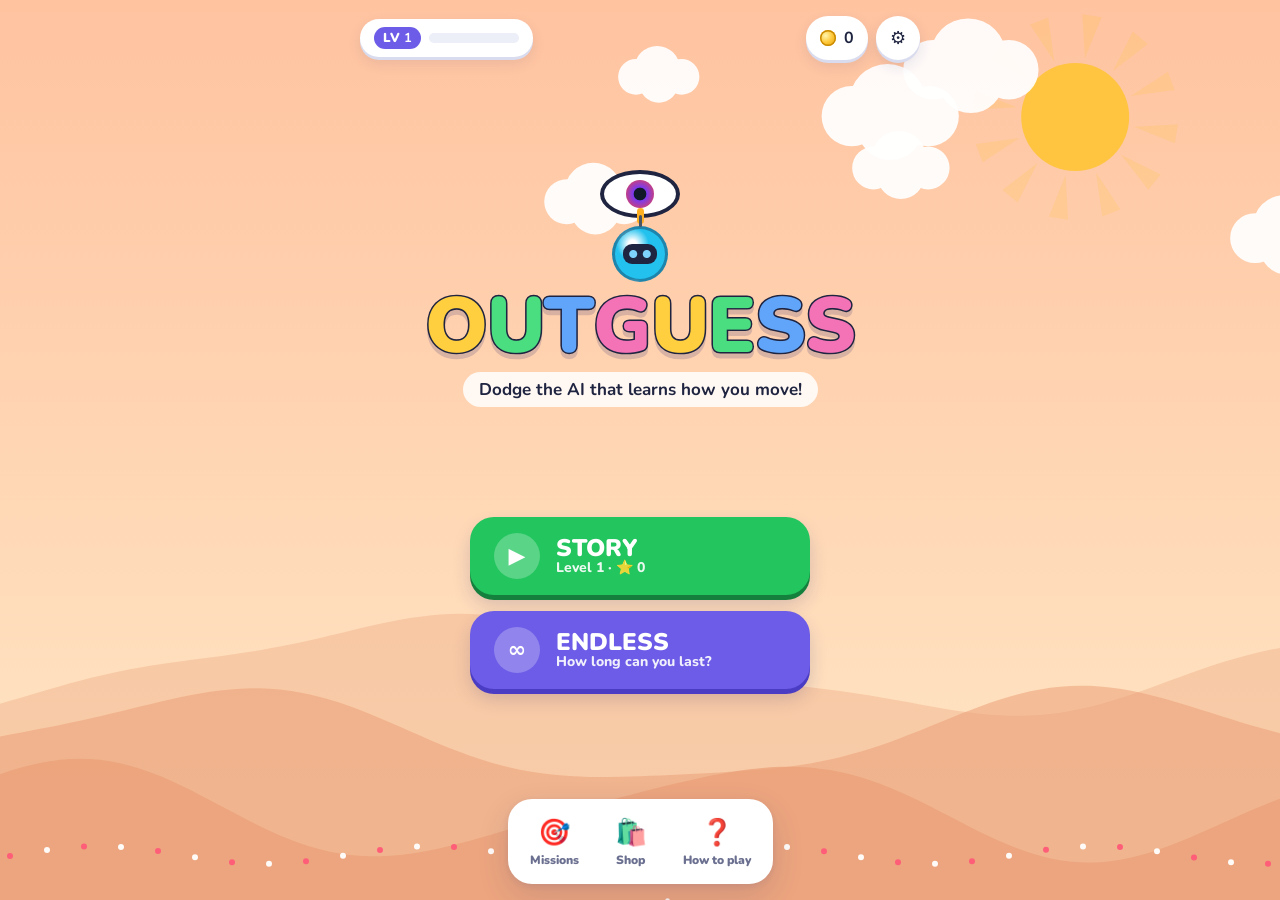
==== commit 70f7eb9f: "Update web build: phone performance, privacy policy page Co-Authored-By: Claude Opus 5.5 <noreply@an" ====
--- a/index.html
+++ b/index.html
@@ -14,8 +14,7 @@
     <meta property="og:url" content="https://bhupendra05.github.io/outguess/" />
     <meta property="og:type" content="website" />
     <meta name="twitter:card" content="summary_large_image" />
-    <script type="module" crossorigin src="./assets/index-nEsG9c9B.js"></script>
-    <link rel="stylesheet" crossorigin href="./assets/index-DUHYi4Go.css">
+    <script type="module" crossorigin src="./assets/index-EPT1eIA_.js"></script>
   </head>
   <body>
     <canvas id="game"></canvas>
